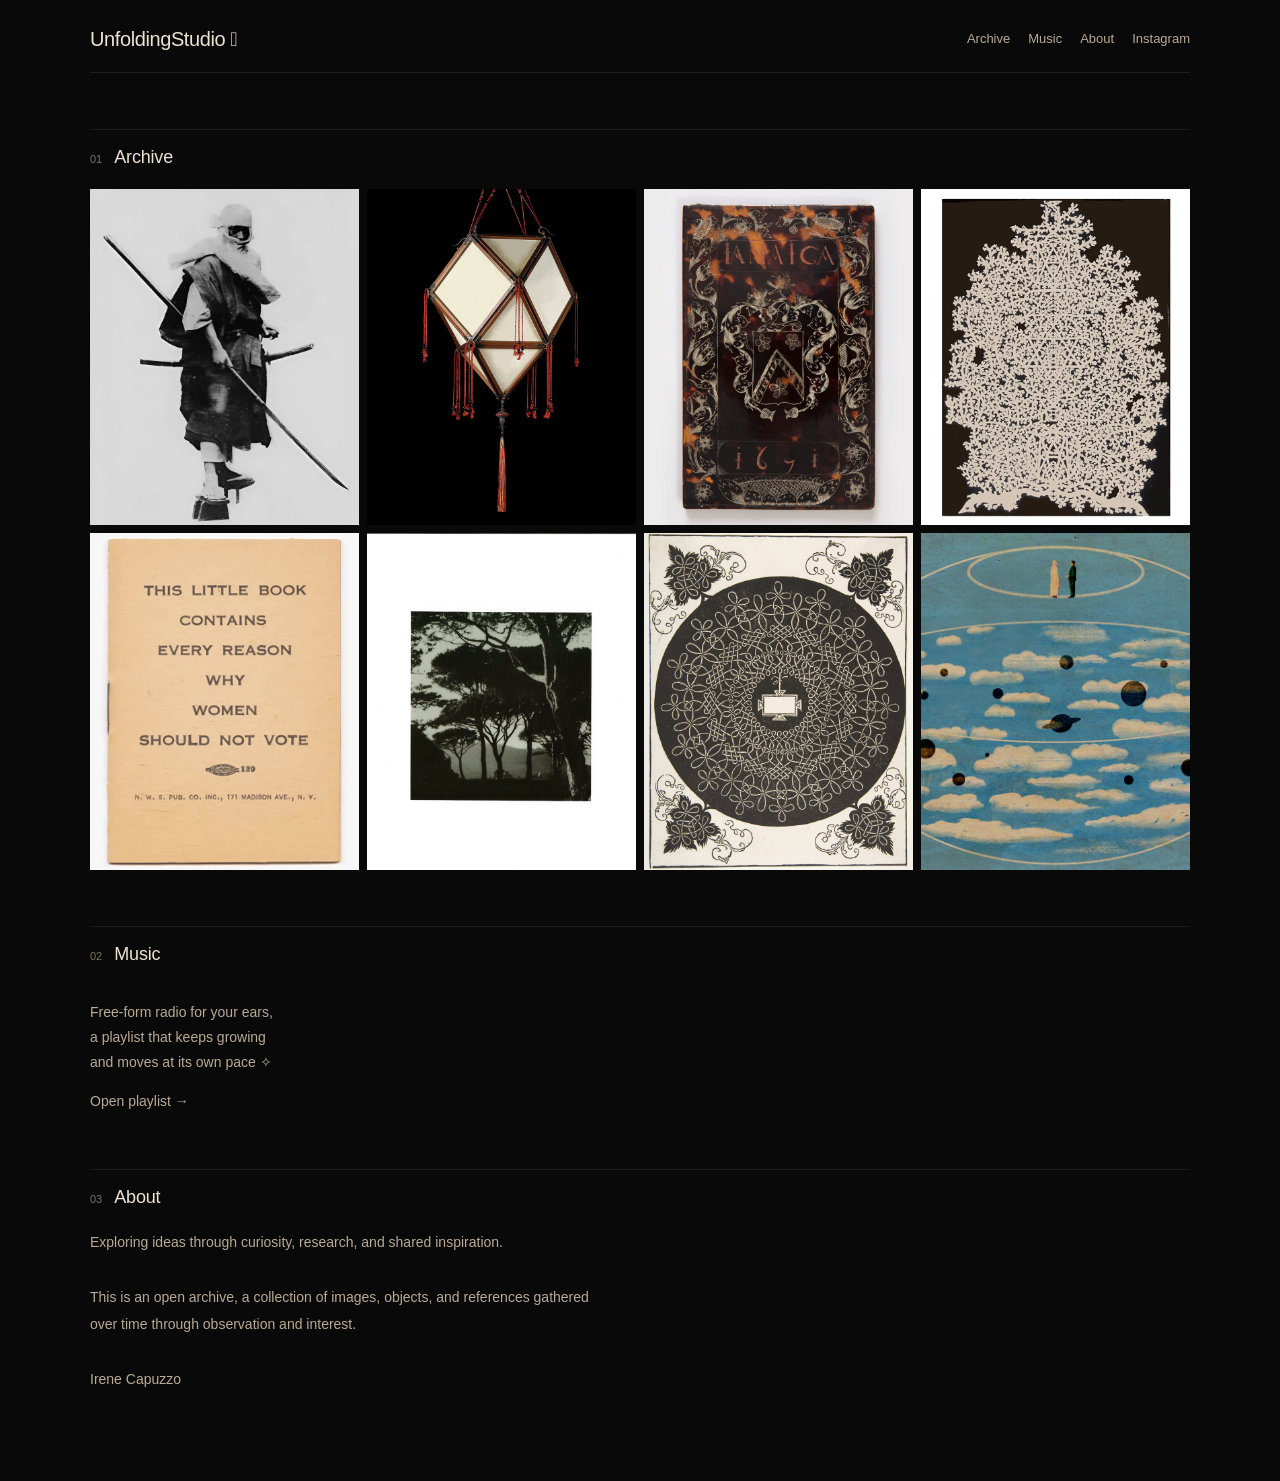
==== index.html @ 15334bd1 "Add files via upload" ====
<!DOCTYPE html>
<html lang="en">
<head>
  <meta charset="UTF-8" />
  <meta name="viewport" content="width=device-width, initial-scale=1.0" />
  <title>UnfoldingStudio</title>

  <link rel="icon" type="image/png" href="favicon.png" />

  <link rel="preconnect" href="https://fonts.googleapis.com" />
  <link rel="preconnect" href="https://fonts.gstatic.com" crossorigin />
  <link href="https://fonts.googleapis.com/css2?family=Inter:wght@300;400&family=Instrument+Serif&display=swap" rel="stylesheet">

  <link rel="stylesheet" href="CSS/reset.css" />
  <link rel="stylesheet" href="CSS/style.css?v=9" />
</head>

<body>
  <div class="cursor"></div>

  <div class="page">

    <!-- HEADER -->
    <header class="site-header">
      <div class="topbar">
        <a href="index.html" class="logo">UnfoldingStudio 𖧧</a>

        <nav class="main-nav">
          <a href="#archive">Archive</a>
          <a href="#music">Music</a>
          <a href="#about">About</a>
          <a href="https://www.instagram.com/unfoldingstvdio" target="_blank" rel="noopener noreferrer">Instagram</a>
        </nav>
      </div>
    </header>

    <!-- MAIN -->
    <main>

      <!-- ARCHIVE -->
      <section id="archive" class="section">
        <div class="section-head">
          <span>01</span>
          <h2>Archive</h2>
        </div>

        <div class="gallery">

          <a class="card" href="item1.html">
            <img src="images/img1.jpg" alt="This Little Book Contains Every Reason Why Women Should Not Vote" />
            <div class="overlay"><span>Japanese Hieizan monk warrior outfit</span></div>
          </a>

          <a class="card" href="item2.html">
            <img src="images/concubine-imperiale.png" alt="Concubine lamps" />
            <div class="overlay"><span>Concubine lamps</span></div>
          </a>

          <a class="card" href="item3.html">
            <img src="images/comb1.png" alt='Combs and Case "IAMAICA"' />
            <div class="overlay"><span>Combs and Case "IAMAICA"</span></div>
          </a>

          <a class="card" href="item4.html">
            <img src="images/img3.jpg" alt="Paper cutout" />
            <div class="overlay"><span>Paper cutout</span></div>
          </a>

          <a class="card" href="item5.html">
            <img src="images/women_vote_book_f.png" alt="Japanese Hieizan monk warrior outfit" />
            <div class="overlay"><span>This Little Book Contains Every Reason Why Women Should Not Vote</span></div>
          </a>

          <a class="card" href="item6.html">
            <img src="images/cadaques2.jpg" alt="Book Cadaqués" />
            <div class="overlay"><span>Book Cadaqués</span></div>
          </a>

          <a class="card" href="item7.html">
            <img src="images/knots1.png" alt="The Six Knots" />
            <div class="overlay"><span>The Six Knots</span></div>
          </a>

          <a class="card" href="item8.html">
            <img src="images/img2.jpg" alt="Scienza e Fede" />
            <div class="overlay"><span>Scienza e Fede</span></div>
          </a>

        </div>
      </section>

      <!-- MUSIC -->
      <section id="music" class="section">
        <div class="section-head">
          <span>02</span>
          <h2>Music</h2>
        </div>

        <div class="music-panel">
          <p class="music-text">
            Free-form radio for your ears,<br>
            a playlist that keeps growing<br>
            and moves at its own pace ✧
          </p>

          <a
            href="https://open.spotify.com/playlist/4QbDTAmdg0NXesslip5a4b?si=8bfdbef64b984215"
            target="_blank"
            rel="noopener noreferrer"
          >
            Open playlist →
          </a>
        </div>
      </section>

      <!-- ABOUT -->
      <section id="about" class="section about">
        <div class="section-head">
          <span>03</span>
          <h2>About</h2>
        </div>

        <p>
          Exploring ideas through curiosity, research, and shared inspiration.<br><br>
          This is an open archive, a collection of images, objects, and references gathered over time through observation and interest.<br><br>
        </p>

        <p class="signature">
          <a href="https://instagram.com/irene.capuzzo" target="_blank" rel="noopener noreferrer">
            Irene Capuzzo
          </a>
        </p>
      </section>

    </main>
  </div>

  <!-- ANIMATIONS SCRIPT -->
  <script>
    const elements = document.querySelectorAll('.section, .card, .hero');

    const observer = new IntersectionObserver((entries) => {
      entries.forEach(entry => {
        if (entry.isIntersecting) {
          entry.target.classList.add('show');
        }
      });
    }, { threshold: 0.1 });

    elements.forEach(el => observer.observe(el));

    let lastScroll = 0;
    const header = document.querySelector('.site-header');

    window.addEventListener('scroll', () => {
      const currentScroll = window.scrollY;

      if (currentScroll > lastScroll && currentScroll > 50) {
        header.classList.add('hide');
      } else {
        header.classList.remove('hide');
      }

      lastScroll = currentScroll;
    });
  </script>

</body>
</html>
---- CSS/style.css ----
:root {
  --bg: #090909;
  --panel: #111111;
  --line: #1d1d1d;
  --text: #ece2d3;
  --soft: #b9aa95;
  --muted: #7f7263;
}

*,
*::before,
*::after {
  box-sizing: border-box;
}

html {
  scroll-behavior: smooth;
}

html,
body {
  margin: 0;
  padding: 0;
}

body {
  background: var(--bg);
  color: var(--text);
  font-family: "Space Grotesk", sans-serif;
  -webkit-font-smoothing: antialiased;
  text-rendering: optimizeLegibility;
  opacity: 0;
  animation: fadeIn 0.8s ease forwards;
}

img {
  display: block;
  max-width: 100%;
}

a {
  color: inherit;
  text-decoration: none;
}

button,
input,
textarea {
  font: inherit;
}

section {
  scroll-margin-top: 80px;
}

.page {
  width: min(1180px, 100%);
  margin: 0 auto;
  padding: 24px clamp(16px, 4vw, 40px) 88px;
}

/* header */

.site-header {
  margin-bottom: 40px;
}

.topbar {
  display: flex;
  align-items: center;
  justify-content: space-between;
  gap: 20px;
  padding-bottom: 18px;
  border-bottom: 1px solid var(--line);
}

.logo {
  font-size: 20px;
  font-weight: 400;
  letter-spacing: -0.02em;
}

.main-nav {
  display: flex;
  align-items: center;
  gap: 18px;
}

.main-nav > a {
  font-size: 13px;
  color: var(--soft);
  transition: color 0.3s ease;
}

.main-nav > a:hover {
  color: var(--text);
}

/* hero */

.hero {
  max-width: 520px;
  margin: 48px 0 0;
  text-align: left;
}

.eyebrow {
  margin: 0 0 10px;
  font-size: 10px;
  letter-spacing: 0.14em;
  text-transform: uppercase;
  color: var(--muted);
}

h1 {
  margin: 0;
  font-size: clamp(48px, 8vw, 88px);
  font-weight: 400;
  letter-spacing: -0.05em;
  line-height: 0.92;
  word-break: break-word;
  animation: fadeUp 0.8s ease;
}

.intro {
  max-width: 360px;
  margin: 12px 0 0;
  font-size: 13px;
  line-height: 1.7;
  color: var(--muted);
}

.hero-link {
  margin: 14px 0 0;
}

.hero-link a {
  color: var(--muted);
  font-size: 12px;
  letter-spacing: 0.01em;
  transition: color 0.3s ease;
}

.hero-link a:hover {
  color: var(--text);
}

/* sections */

.section {
  margin-top: 56px;
}

.section-head {
  display: flex;
  align-items: baseline;
  gap: 12px;
  margin-bottom: 18px;
  padding-top: 14px;
  border-top: 1px solid var(--line);
}

.section-head span {
  font-size: 11px;
  color: var(--muted);
}

h2 {
  margin: 0;
  font-size: 18px;
  font-weight: 400;
  letter-spacing: -0.01em;
}

/* gallery */

.gallery {
  display: grid;
  grid-template-columns: repeat(auto-fit, minmax(220px, 1fr));
  gap: 8px;
}

.card {
  position: relative;
  aspect-ratio: 4 / 5;
  background: var(--panel);
  overflow: hidden;
}

.card img {
  width: 100%;
  height: 100%;
  object-fit: cover;
  transition: transform 0.6s ease, filter 0.6s ease, opacity 0.6s ease;
}

.overlay {
  position: absolute;
  inset: 0;
  display: flex;
  align-items: center;
  justify-content: center;
  background: rgba(0, 0, 0, 0.18);
  backdrop-filter: blur(6px);
  -webkit-backdrop-filter: blur(6px);
  opacity: 0;
  transition: opacity 0.5s ease;
}

.overlay span {
  color: var(--text);
  font-size: 15px;
  font-weight: 400;
  letter-spacing: 0.05em;
  text-align: center;
  padding: 0 18px;
}

.card:hover img {
  transform: scale(1.04);
  filter: blur(3px);
  opacity: 0.88;
}

.card:hover .overlay {
  opacity: 1;
}

/* music */

.music-panel {
  padding-top: 14px;
}

.music-panel a {
  font-size: 14px;
  color: var(--soft);
  transition: color 0.3s ease;
}

.music-panel a:hover {
  color: var(--text);
}

.music-text {
  max-width: 420px;
  margin-bottom: 14px;
  font-size: 14px;
  line-height: 1.8;
  color: var(--soft);
}

/* about */

.about p {
  max-width: 520px;
  margin: 0;
  font-size: 14px;
  line-height: 1.95;
  color: var(--soft);
}

.signature {
  margin-top: 18px;
  font-size: 13px;
  color: var(--muted);
}

.signature a {
  transition: color 0.3s ease, transform 0.3s ease;
  display: inline-block;
}

.signature a:hover {
  color: var(--text);
  transform: translateY(-1px);
}

/* detail pages */

.detail-page {
  width: min(1180px, 100%);
  margin: 0 auto;
  padding: 24px clamp(20px, 4vw, 40px) 72px;
}

.detail-topbar {
  display: flex;
  align-items: center;
  justify-content: space-between;
  gap: 20px;
  padding-bottom: 18px;
  border-bottom: 1px solid var(--line);
}

.back-link {
  font-size: 13px;
  color: var(--soft);
  transition: color 0.3s ease;
}

.back-link:hover {
  color: var(--text);
}

.detail-content {
  margin-top: 40px;
  display: grid;
  grid-template-columns: minmax(0, 1fr) 360px;
  gap: 40px;
  align-items: start;
}

.detail-image-wrap {
  display: grid;
  grid-template-columns: repeat(2, 1fr);
  gap: 10px;
  align-items: start;
}

.detail-image-wrap:has(img:only-child) {
  grid-template-columns: 1fr;
  max-width: 700px;
}

.detail-image-wrap img {
  width: 100%;
  height: auto;
  display: block;
  object-fit: contain;
  background: transparent;
}

.detail-meta {
  max-width: 360px;
}

.detail-meta h1 {
  font-size: clamp(22px, 2.4vw, 34px);
  line-height: 1.06;
  letter-spacing: -0.03em;
  margin-bottom: 18px;
  word-break: normal;
}

.detail-meta p {
  font-size: 13px;
  line-height: 1.8;
  color: var(--soft);
  margin: 0 0 14px;
}

/* animations */

@keyframes fadeUp {
  from {
    opacity: 0;
    transform: translateY(10px);
  }
  to {
    opacity: 1;
    transform: translateY(0);
  }
}

@keyframes fadeIn {
  to {
    opacity: 1;
  }
}

.section,
.card,
.hero {
  opacity: 0;
  transform: translateY(30px);
  transition: opacity 0.9s ease, transform 0.9s ease;
}

.section.show,
.card.show,
.hero.show {
  opacity: 1;
  transform: translateY(0);
}

/* responsive */

@media (max-width: 900px) {
  .detail-content {
    grid-template-columns: 1fr;
    gap: 28px;
  }

  .detail-meta {
    max-width: 680px;
  }
}

@media (max-width: 700px) {
  .topbar,
  .detail-topbar {
    flex-direction: column;
    align-items: flex-start;
  }

  .main-nav {
    flex-wrap: wrap;
    gap: 14px;
  }

  .hero {
    margin-top: 44px;
  }

  .intro {
    font-size: 13px;
  }

  .detail-page {
    padding: 18px 14px 56px;
  }

  .detail-content {
    grid-template-columns: 1fr;
    gap: 22px;
    margin-top: 28px;
  }

  .detail-image-wrap {
    grid-template-columns: repeat(2, 1fr);
    gap: 8px;
  }

  .detail-image-wrap:has(img:only-child) {
    grid-template-columns: 1fr;
    max-width: none;
  }

  .detail-image-wrap img {
    aspect-ratio: auto;
  }

  .detail-meta {
    max-width: none;
  }

  .detail-meta h1 {
    font-size: 26px;
    line-height: 1.1;
    letter-spacing: -0.02em;
    margin-bottom: 14px;
  }

  .detail-meta p {
    font-size: 13px;
    line-height: 1.75;
    margin-bottom: 12px;
  }
}

@media (max-width: 560px) {
  h2 {
    font-size: 20px;
  }

  .overlay span {
    font-size: 14px;
  }
}

@media (max-width: 480px) {
  .detail-image-wrap {
    grid-template-columns: repeat(2, 1fr);
    gap: 6px;
  }

  .detail-meta h1 {
    font-size: 24px;
  }
}

/* MOBILE - immagini meno invasive */

@media (max-width: 700px) {

  .detail-image-wrap {
    grid-template-columns: repeat(2, 1fr);
    gap: 6px;
  }

  .detail-image-wrap img {
    width: 100%;
    height: auto;
    object-fit: cover;
    aspect-ratio: 4/5;
  }

}
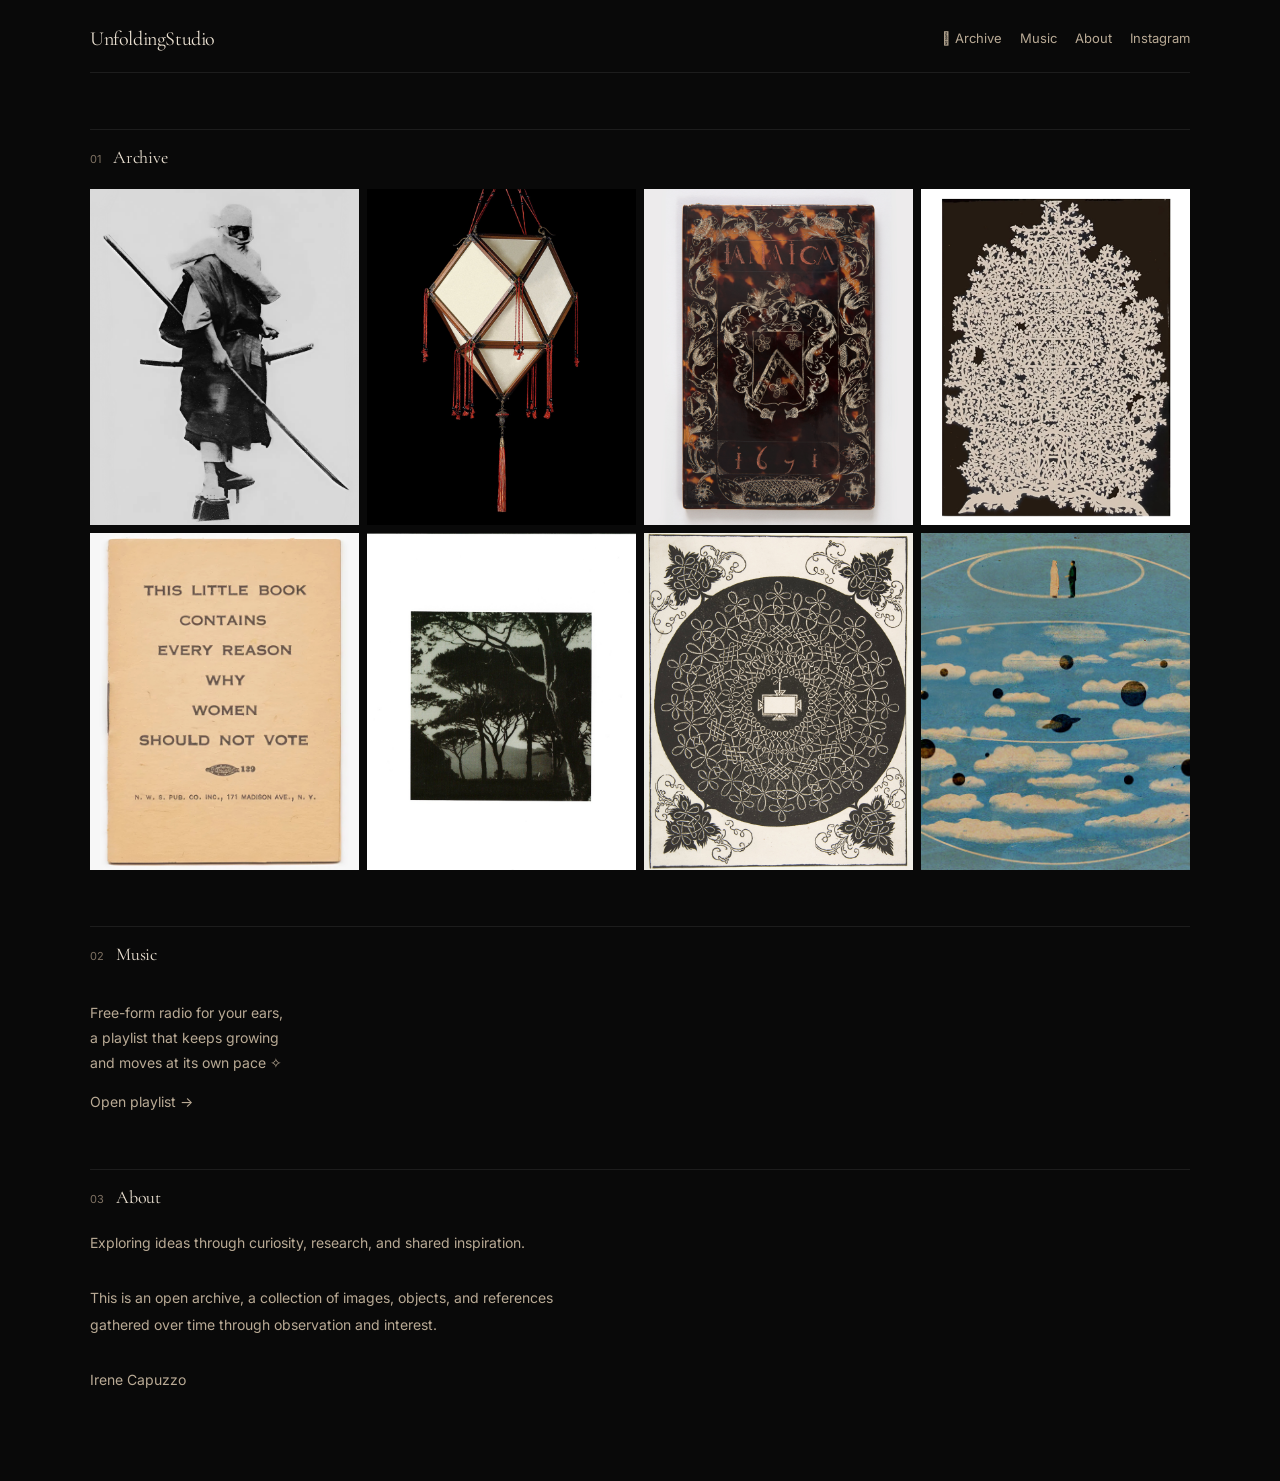
==== commit 91349f32: "Add files via upload" ====
--- a/index.html
+++ b/index.html
@@ -9,10 +9,10 @@
 
   <link rel="preconnect" href="https://fonts.googleapis.com" />
   <link rel="preconnect" href="https://fonts.gstatic.com" crossorigin />
-  <link href="https://fonts.googleapis.com/css2?family=Inter:wght@300;400&family=Instrument+Serif&display=swap" rel="stylesheet">
+  <link href="https://fonts.googleapis.com/css2?family=Cormorant+Garamond:wght@300;400;500&family=Inter:wght@300;400&display=swap" rel="stylesheet">
 
   <link rel="stylesheet" href="CSS/reset.css" />
-  <link rel="stylesheet" href="CSS/style.css?v=9" />
+  <link rel="stylesheet" href="CSS/style.css?v=11" />
 </head>
 
 <body>
@@ -23,10 +23,10 @@
     <!-- HEADER -->
     <header class="site-header">
       <div class="topbar">
-        <a href="index.html" class="logo">UnfoldingStudio 𖧧</a>
+        <a href="index.html" class="logo">UnfoldingStudio</a>
 
         <nav class="main-nav">
-          <a href="#archive">Archive</a>
+          <a href="#archive">𖧧 Archive</a>
           <a href="#music">Music</a>
           <a href="#about">About</a>
           <a href="https://www.instagram.com/unfoldingstvdio" target="_blank" rel="noopener noreferrer">Instagram</a>
@@ -67,7 +67,7 @@
           </a>
 
           <a class="card" href="item5.html">
-            <img src="images/women_vote_book_f.png" alt="Japanese Hieizan monk warrior outfit" />
+            <img src="images/women_vote_book_f.jpg" alt="Japanese Hieizan monk warrior outfit" />
             <div class="overlay"><span>This Little Book Contains Every Reason Why Women Should Not Vote</span></div>
           </a>
 
@@ -85,6 +85,7 @@
             <img src="images/img2.jpg" alt="Scienza e Fede" />
             <div class="overlay"><span>Scienza e Fede</span></div>
           </a>
+
 
         </div>
       </section>
--- a/CSS/style.css
+++ b/CSS/style.css
@@ -26,11 +26,28 @@
 body {
   background: var(--bg);
   color: var(--text);
-  font-family: "Space Grotesk", sans-serif;
+  font-family: "Inter", sans-serif;
   -webkit-font-smoothing: antialiased;
   text-rendering: optimizeLegibility;
   opacity: 0;
   animation: fadeIn 0.8s ease forwards;
+}
+
+h1, h2, .logo {
+  font-family: "Cormorant Garamond", serif;
+  letter-spacing: -0.04em;
+}
+
+.logo {
+  font-size: 22px;
+}
+
+h1 {
+  font-weight: 400;
+}
+
+h2 {
+  font-weight: 400;
 }
 
 img {
@@ -480,20 +497,15 @@
   }
 }
 
-/* MOBILE - immagini meno invasive */
-
+/* HOME MOBILE: 2 immagini per riga */
 @media (max-width: 700px) {
-
-  .detail-image-wrap {
+  .gallery {
     grid-template-columns: repeat(2, 1fr);
-    gap: 6px;
-  }
-
-  .detail-image-wrap img {
-    width: 100%;
-    height: auto;
-    object-fit: cover;
-    aspect-ratio: 4/5;
-  }
-
-}+    gap: 8px;
+  }
+
+  .card {
+    aspect-ratio: 4 / 5;
+  }
+}
+
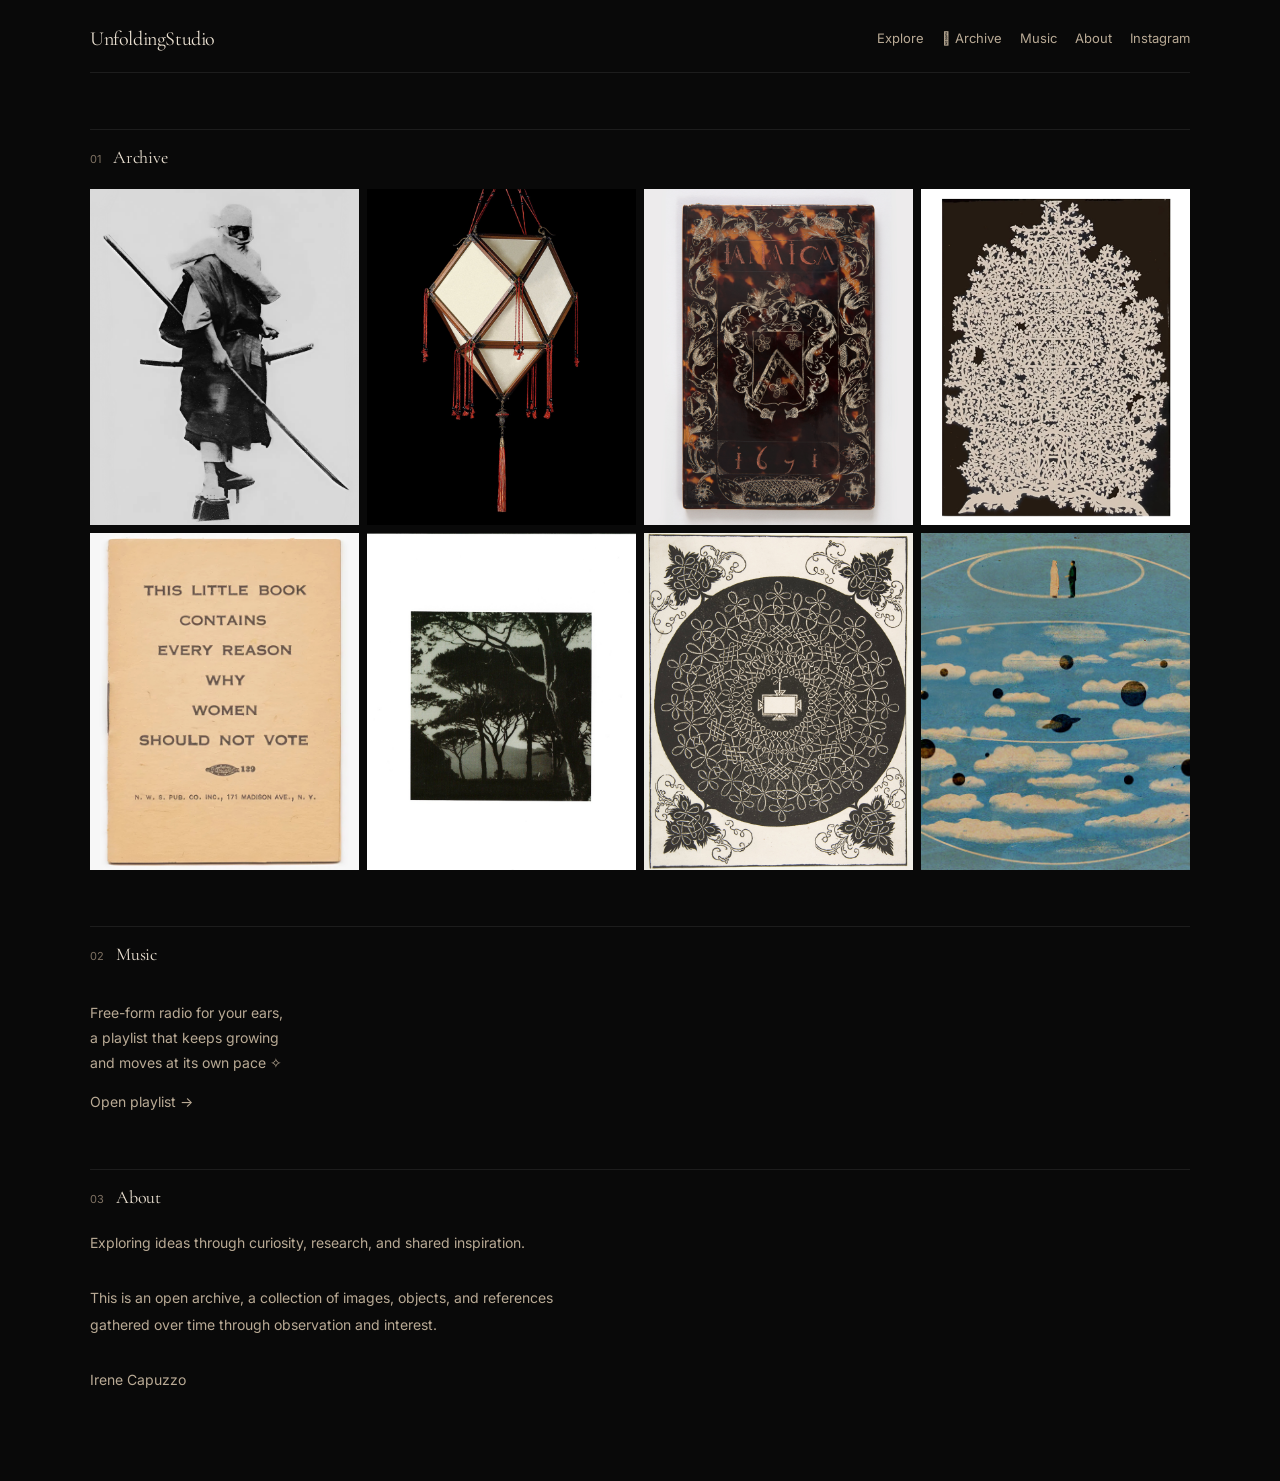
==== commit b9731a33: "Add files via upload" ====
--- a/index.html
+++ b/index.html
@@ -12,7 +12,7 @@
   <link href="https://fonts.googleapis.com/css2?family=Cormorant+Garamond:wght@300;400;500&family=Inter:wght@300;400&display=swap" rel="stylesheet">
 
   <link rel="stylesheet" href="CSS/reset.css" />
-  <link rel="stylesheet" href="CSS/style.css?v=11" />
+  <link rel="stylesheet" href="CSS/style.css?v=14" />
 </head>
 
 <body>
@@ -26,6 +26,7 @@
         <a href="index.html" class="logo">UnfoldingStudio</a>
 
         <nav class="main-nav">
+        <a href="infinite.html">Explore</a>
           <a href="#archive">𖧧 Archive</a>
           <a href="#music">Music</a>
           <a href="#about">About</a>
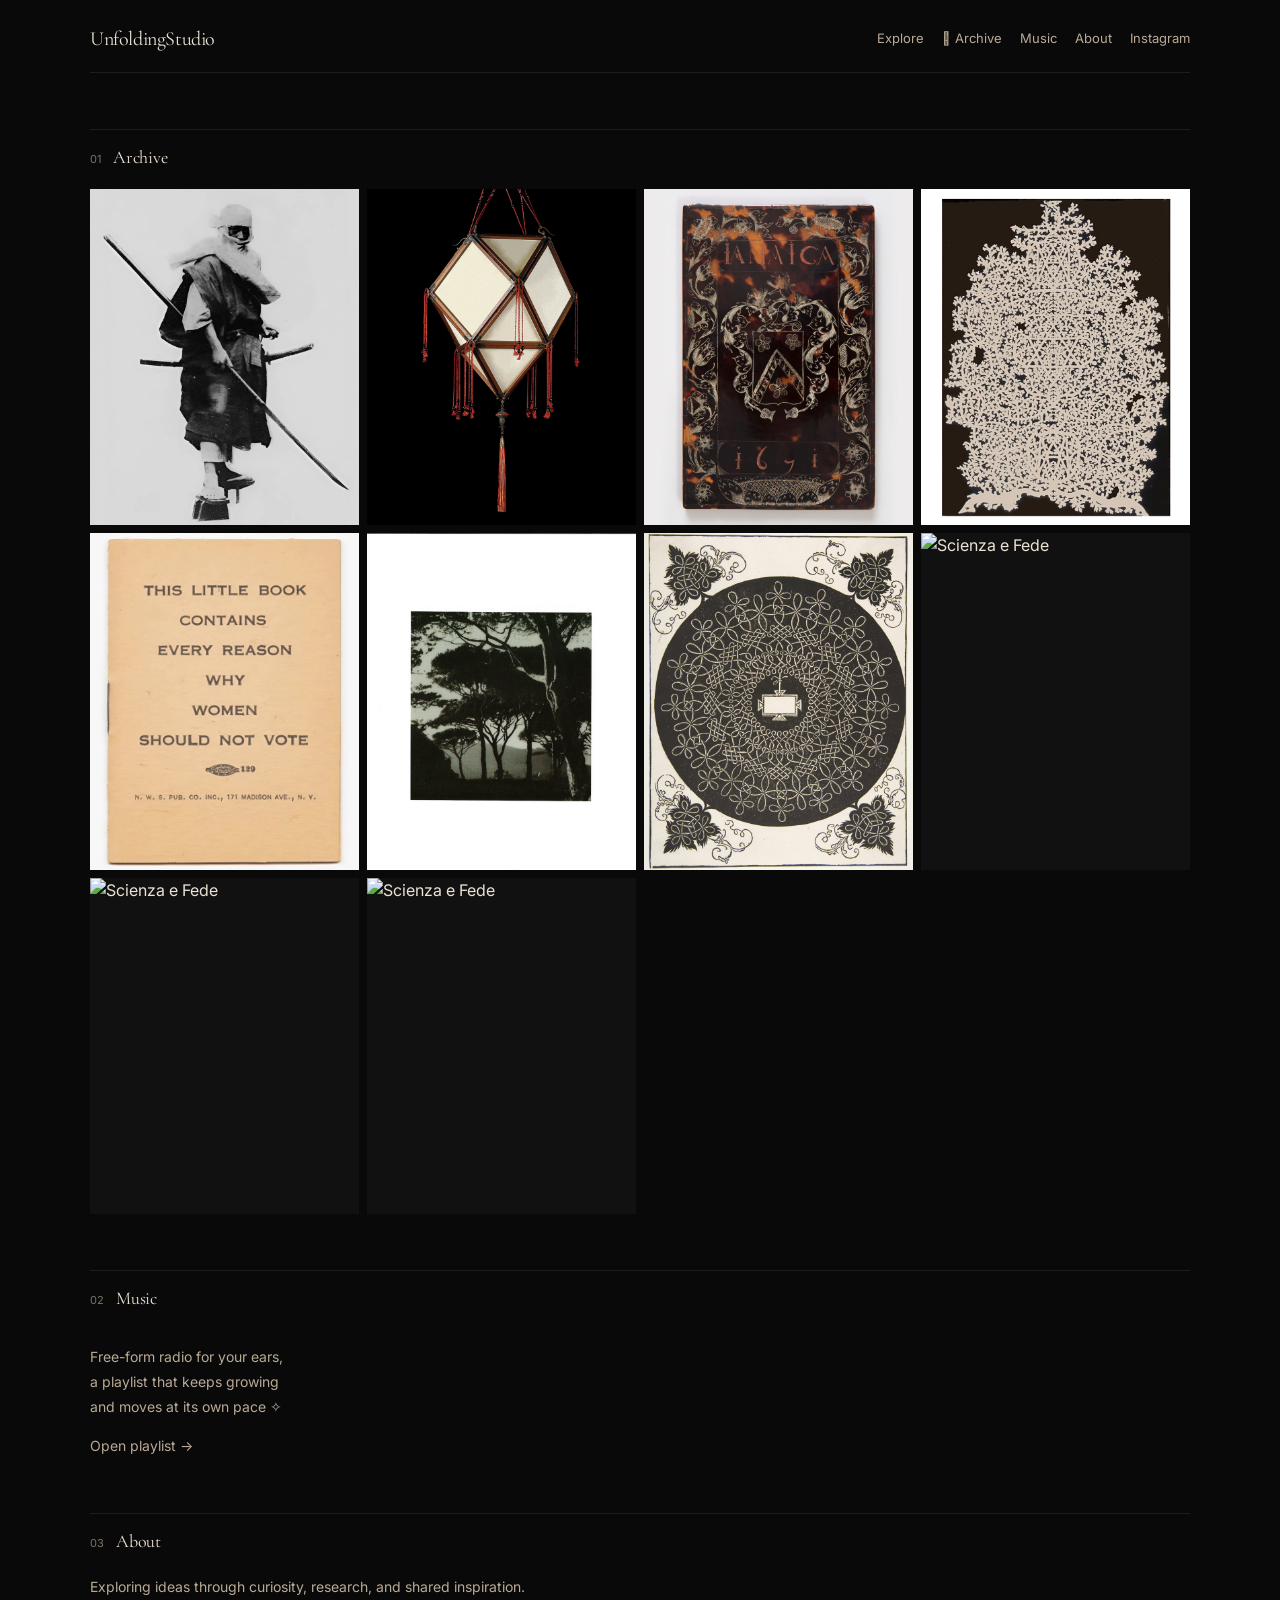
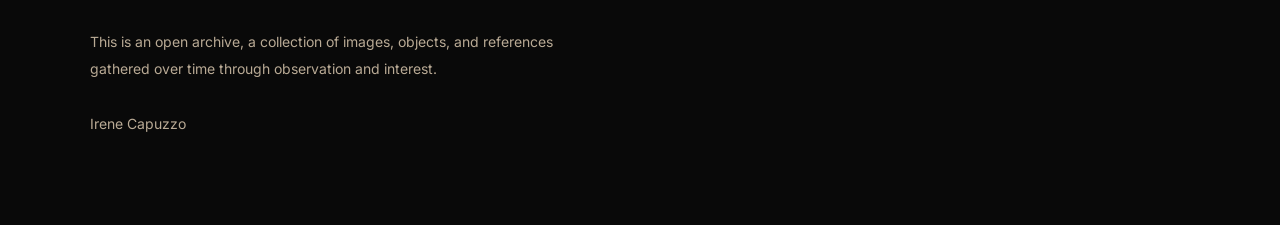
==== commit af75932c: "Add files via upload" ====
--- a/index.html
+++ b/index.html
@@ -83,8 +83,18 @@
           </a>
 
           <a class="card" href="item8.html">
-            <img src="images/img2.jpg" alt="Scienza e Fede" />
-            <div class="overlay"><span>Scienza e Fede</span></div>
+            <img src="images/mojave_desert.jpg" alt="Scienza e Fede" />
+            <div class="overlay"><span>Mojave Desert</span></div>
+          </a>
+
+          <a class="card" href="item9.html">
+            <img src="images/paper_gem1.jpg" alt="Scienza e Fede" />
+            <div class="overlay"><span>Early Modern Blackwork Prints</span></div>
+          </a>
+
+          <a class="card" href="item10.html">
+            <img src="images/snow_goggles.jpg" alt="Scienza e Fede" />
+            <div class="overlay"><span>Snow Goggles</span></div>
           </a>
 
 
--- a/CSS/style.css
+++ b/CSS/style.css
@@ -509,3 +509,137 @@
   }
 }
 
+/* LIGHTBOX */
+
+.detail-image-wrap img {
+  cursor: zoom-in;
+}
+
+.lightbox {
+  position: fixed;
+  inset: 0;
+  background: rgba(0, 0, 0, 0.92);
+  display: flex;
+  align-items: center;
+  justify-content: center;
+  padding: 24px;
+  opacity: 0;
+  pointer-events: none;
+  transition: opacity 0.3s ease;
+  z-index: 9999;
+}
+
+.lightbox.active {
+  opacity: 1;
+  pointer-events: auto;
+}
+
+.lightbox img {
+  max-width: min(1100px, 92vw);
+  max-height: 88vh;
+  width: auto;
+  height: auto;
+  object-fit: contain;
+  box-shadow: 0 20px 60px rgba(0, 0, 0, 0.45);
+}
+
+.lightbox-close {
+  position: absolute;
+  top: 18px;
+  right: 22px;
+  background: transparent;
+  border: 0;
+  color: #f2eadf;
+  font-size: 32px;
+  line-height: 1;
+  cursor: pointer;
+}
+
+@media (max-width: 700px) {
+  .lightbox {
+    padding: 16px;
+  }
+
+  .lightbox-close {
+    top: 14px;
+    right: 16px;
+    font-size: 28px;
+  }
+
+  .lightbox img {
+    max-width: 94vw;
+    max-height: 84vh;
+  }
+}
+
+.lightbox .lightbox-prev,
+.lightbox .lightbox-next {
+  position: absolute;
+  top: 50%;
+  transform: translateY(-50%);
+  width: 56px;
+  height: 56px;
+  background: transparent;
+  border: none;
+  padding: 0;
+  cursor: pointer;
+  z-index: 10001;
+  opacity: 0.55;
+  transition: opacity 0.28s ease, transform 0.28s ease;
+}
+
+.lightbox .lightbox-prev:hover,
+.lightbox .lightbox-next:hover {
+  opacity: 1;
+  transform: translateY(-50%) scale(1.04);
+}
+
+.lightbox .lightbox-prev {
+  left: 28px;
+}
+
+.lightbox .lightbox-next {
+  right: 28px;
+}
+
+.lightbox .lightbox-prev::before,
+.lightbox .lightbox-next::before {
+  content: "";
+  position: absolute;
+  top: 50%;
+  left: 50%;
+  width: 18px;
+  height: 18px;
+  border-top: 1.4px solid rgba(255, 255, 255, 0.92);
+  border-right: 1.4px solid rgba(255, 255, 255, 0.92);
+}
+
+.lightbox .lightbox-prev::before {
+  transform: translate(-35%, -50%) rotate(-135deg);
+}
+
+.lightbox .lightbox-next::before {
+  transform: translate(-65%, -50%) rotate(45deg);
+}
+
+@media (max-width: 700px) {
+  .lightbox .lightbox-prev,
+  .lightbox .lightbox-next {
+    width: 44px;
+    height: 44px;
+  }
+
+  .lightbox .lightbox-prev {
+    left: 12px;
+  }
+
+  .lightbox .lightbox-next {
+    right: 12px;
+  }
+
+  .lightbox .lightbox-prev::before,
+  .lightbox .lightbox-next::before {
+    width: 14px;
+    height: 14px;
+  }
+}
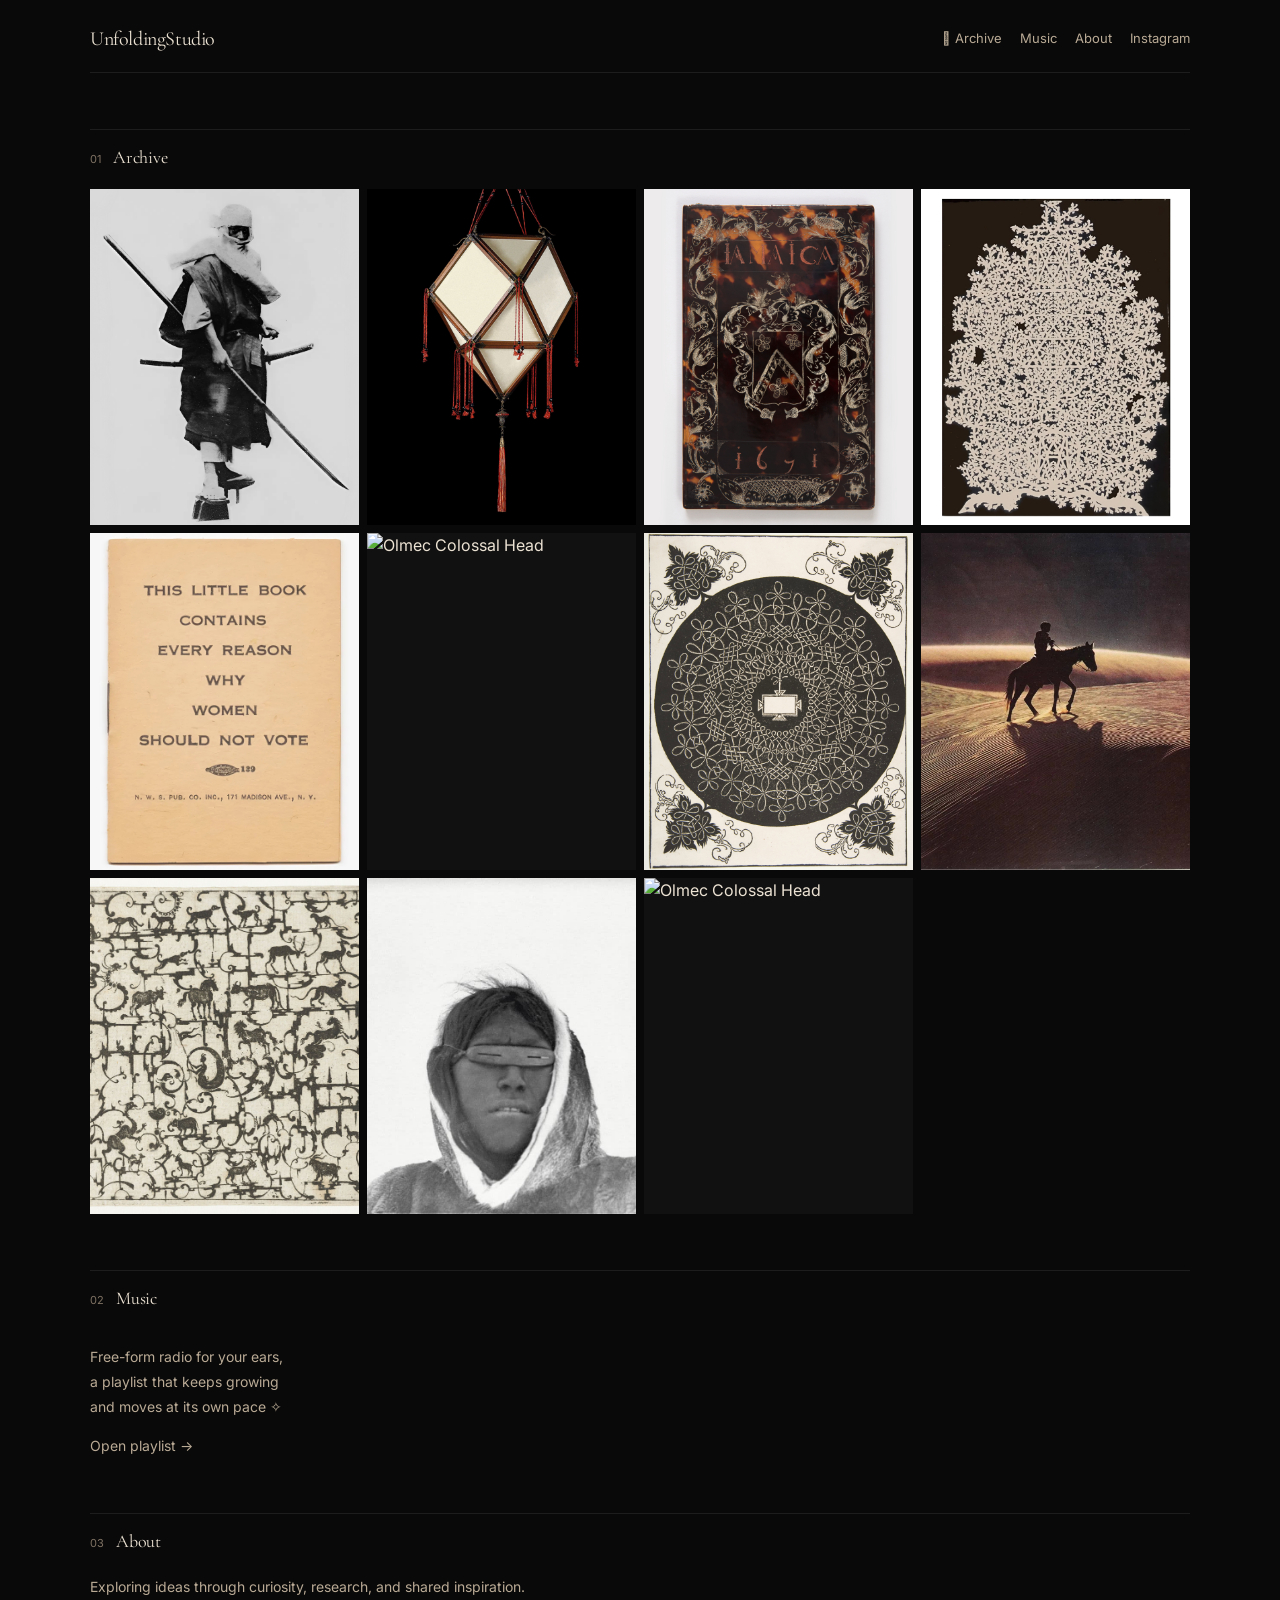
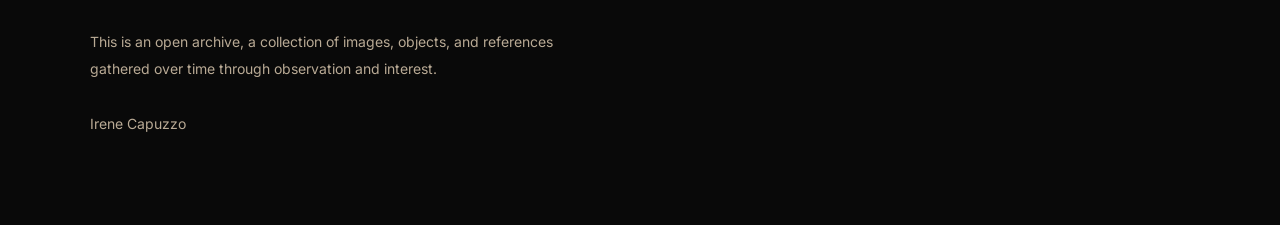
==== commit 4e4a7dcf: "Add files via upload" ====
--- a/index.html
+++ b/index.html
@@ -26,7 +26,6 @@
         <a href="index.html" class="logo">UnfoldingStudio</a>
 
         <nav class="main-nav">
-        <a href="infinite.html">Explore</a>
           <a href="#archive">𖧧 Archive</a>
           <a href="#music">Music</a>
           <a href="#about">About</a>
@@ -73,8 +72,8 @@
           </a>
 
           <a class="card" href="item6.html">
-            <img src="images/cadaques2.jpg" alt="Book Cadaqués" />
-            <div class="overlay"><span>Book Cadaqués</span></div>
+            <img src="images/olmec_colossal_head1.jpeg" alt="Olmec Colossal Head" />
+            <div class="overlay"><span>Olmec Colossal Head</span></div>
           </a>
 
           <a class="card" href="item7.html">
@@ -95,6 +94,11 @@
           <a class="card" href="item10.html">
             <img src="images/snow_goggles.jpg" alt="Scienza e Fede" />
             <div class="overlay"><span>Snow Goggles</span></div>
+          </a>
+
+           <a class="card" href="item11.html">
+            <img src="images/olmec_colossal_head2.jpeg" alt="Olmec Colossal Head" />
+            <div class="overlay"><span>Olmec Colossal Head</span></div>
           </a>
 
 
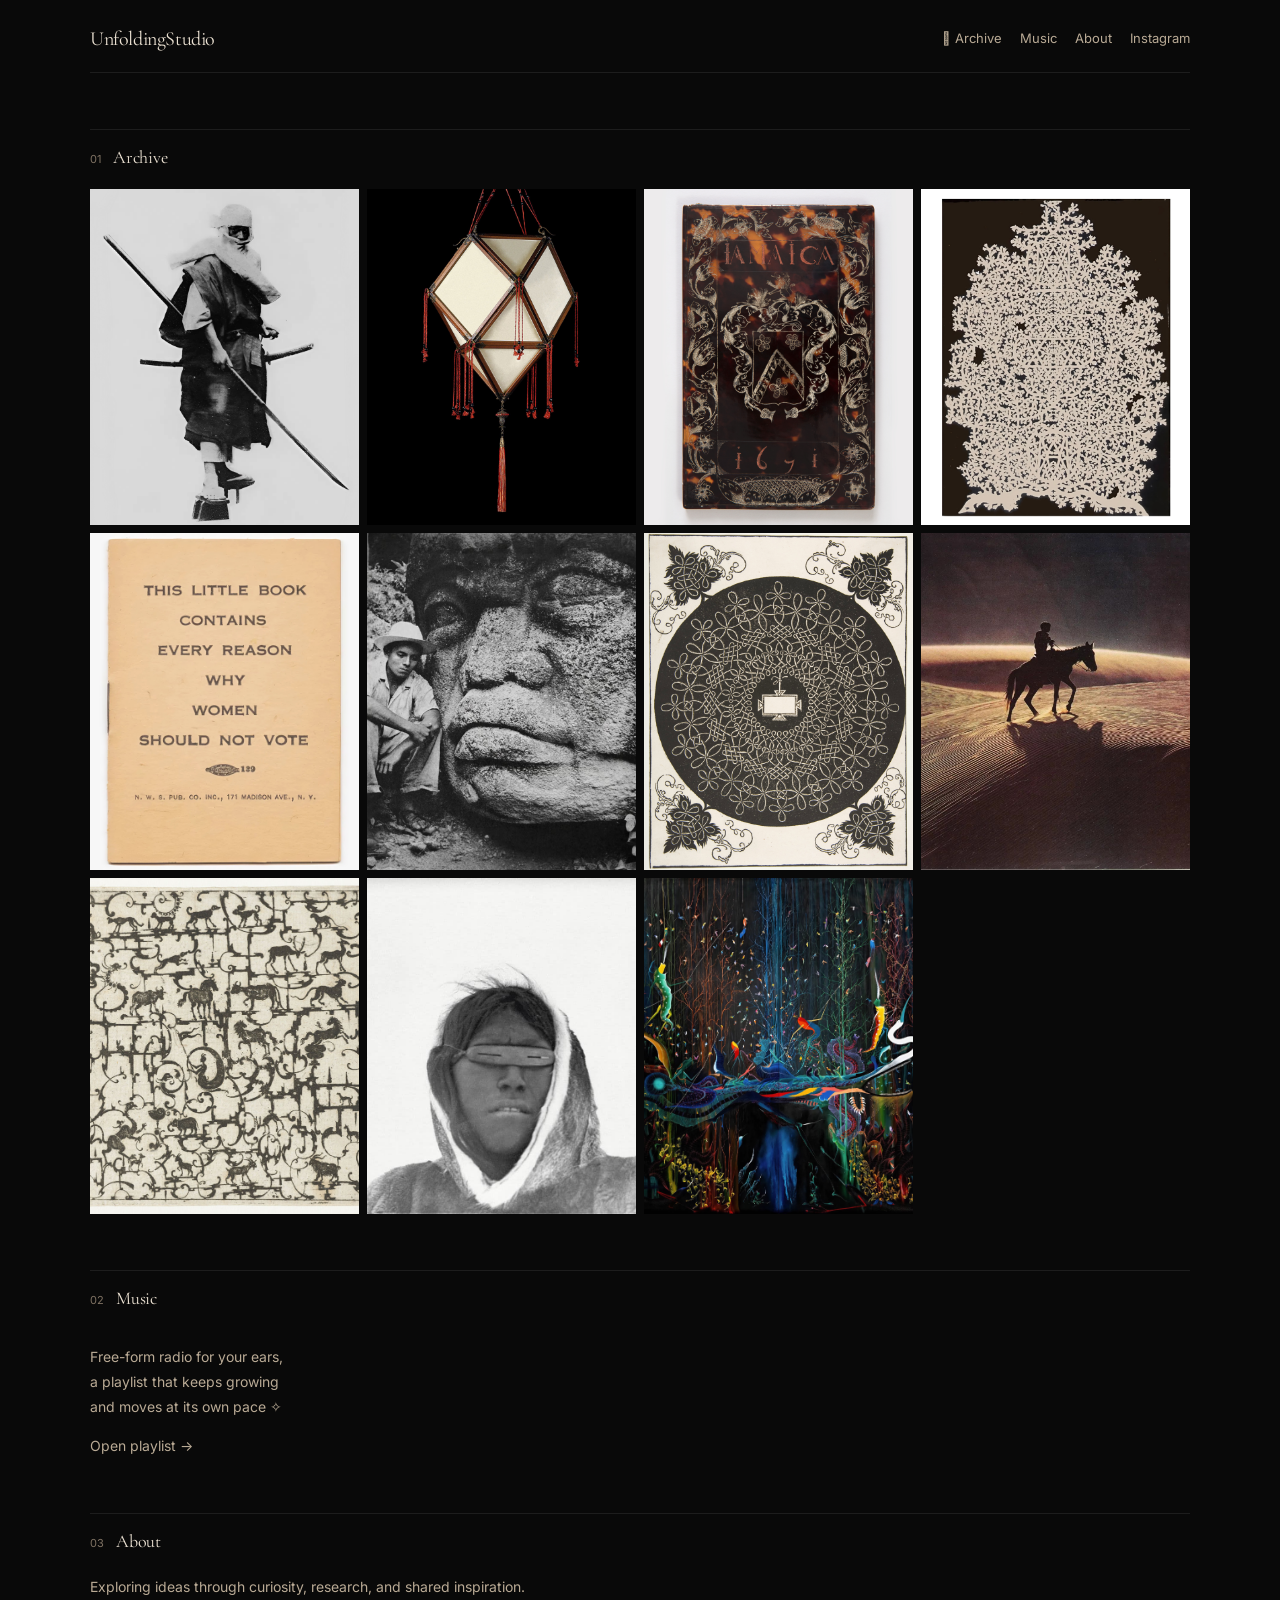
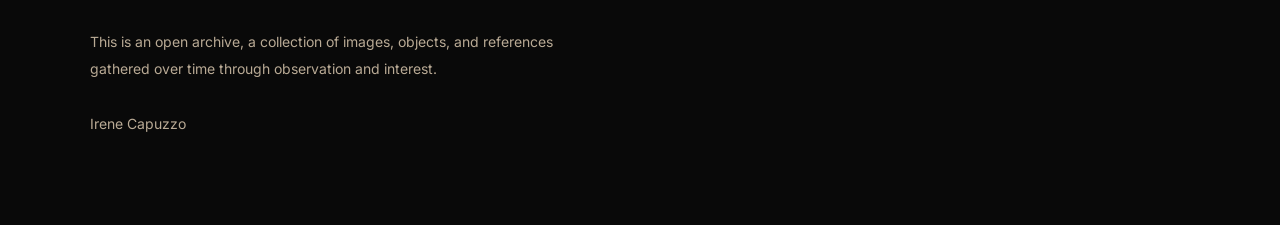
==== commit 9d248c87: "Add files via upload" ====
--- a/index.html
+++ b/index.html
@@ -72,7 +72,7 @@
           </a>
 
           <a class="card" href="item6.html">
-            <img src="images/olmec_colossal_head1.jpeg" alt="Olmec Colossal Head" />
+            <img src="images/olmec_colossal_head1.jpg" alt="Olmec Colossal Head" />
             <div class="overlay"><span>Olmec Colossal Head</span></div>
           </a>
 
@@ -97,8 +97,8 @@
           </a>
 
            <a class="card" href="item11.html">
-            <img src="images/olmec_colossal_head2.jpeg" alt="Olmec Colossal Head" />
-            <div class="overlay"><span>Olmec Colossal Head</span></div>
+            <img src="images/rember.jpg" alt=“El Territorio de los Abuelos”, Rember Yahuarcani />
+            <div class="overlay"><span>“El Territorio de los Abuelos”, Rember Yahuarcani</span></div>
           </a>
 
 
